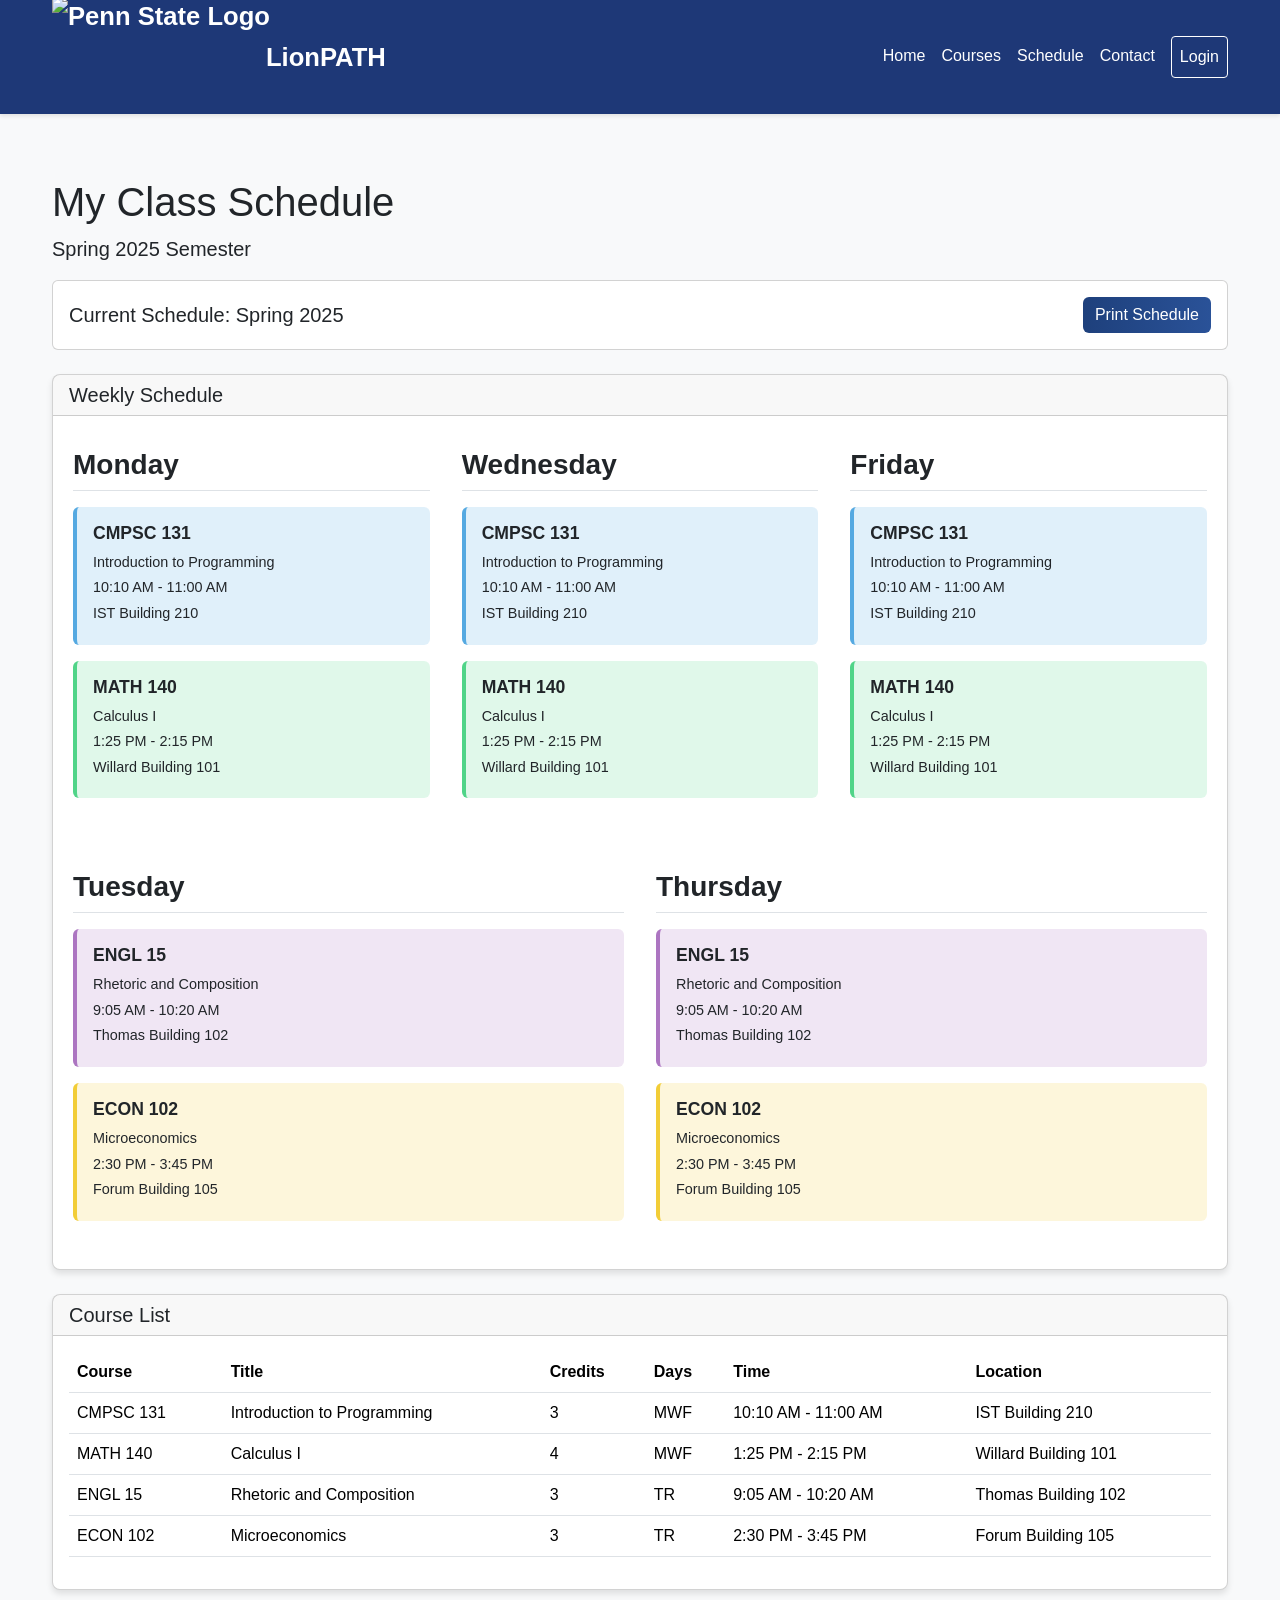
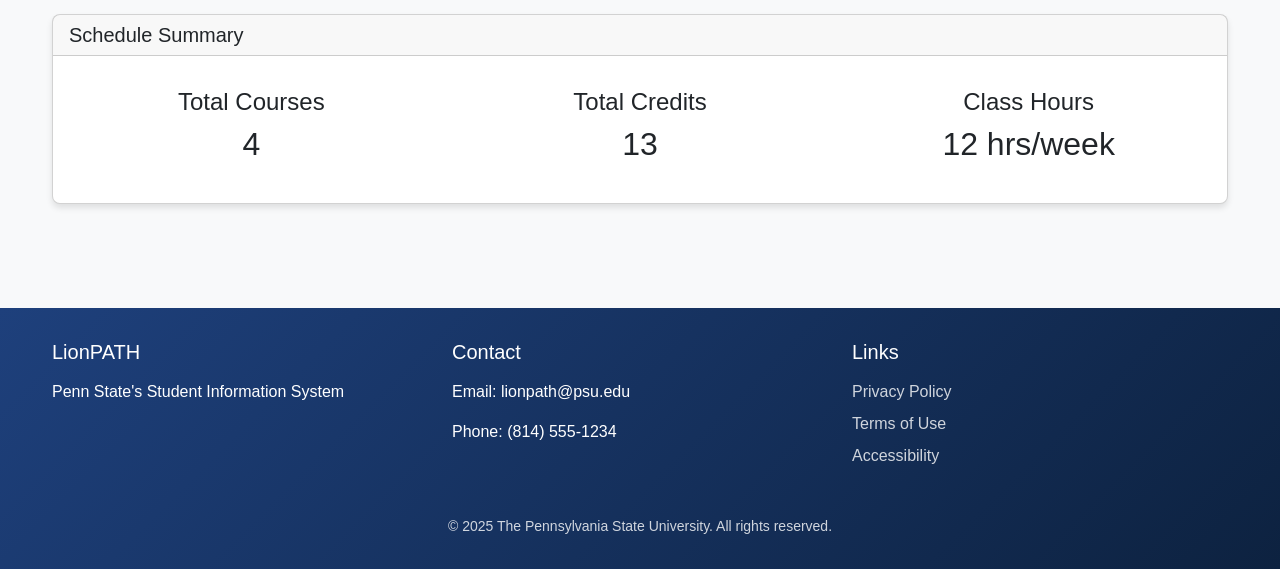
==== schedule.html @ 1d896ff9 "first commit" ====
<!DOCTYPE html>
<html lang="en">
<head>
    <meta charset="UTF-8">
    <meta name="viewport" content="width=device-width, initial-scale=1.0">
    <title>Class Schedule - LionPATH</title>
    <link rel="stylesheet" href="https://cdn.jsdelivr.net/npm/bootstrap@5.3.0/dist/css/bootstrap.min.css">
    <link rel="stylesheet" href="styles.css">
    <script src="https://cdn.jsdelivr.net/npm/bootstrap@5.3.0/dist/js/bootstrap.bundle.min.js"></script>
    <script src="script.js"></script>
</head>
<body>
    <header>
        <nav class="navbar navbar-expand-lg">
            <div class="container">
                <a class="navbar-brand" href="index.html">
                    <img src="https://studyarchitecture.com/wp-content/uploads/58_PennsylvaniaStateUniversity_icon_color.png" alt="Penn State Logo" class="logo">
                    LionPATH
                </a>
                <button class="navbar-toggler" type="button" data-bs-toggle="collapse" data-bs-target="#navbarNav" aria-controls="navbarNav" aria-expanded="false" aria-label="Toggle navigation">
                    <span class="navbar-toggler-icon"></span>
                </button>
                <div class="collapse navbar-collapse justify-content-end" id="navbarNav">
                    <ul class="navbar-nav">
                        <li class="nav-item">
                            <a class="nav-link" href="index.html">Home</a>
                        </li>
                        <li class="nav-item">
                            <a class="nav-link" href="courses.html">Courses</a>
                        </li>
                        <li class="nav-item">
                            <a class="nav-link active" href="schedule.html">Schedule</a>
                        </li>
                        <li class="nav-item">
                            <a class="nav-link" href="contact.html">Contact</a>
                        </li>
                        <li class="nav-item">
                            <a class="nav-link login-btn" href="login.html">Login</a>
                        </li>
                    </ul>
                </div>
            </div>
        </nav>
    </header>

    <main>
        <section class="schedule-section">
            <div class="container">
                <h1 class="page-title">My Class Schedule</h1>
                <p class="lead">Spring 2025 Semester</p>

                <div class="card mb-4">
                    <div class="card-body">
                        <div class="row align-items-center">
                            <div class="col-md-6">
                                <h5 class="mb-0">Current Schedule: Spring 2025</h5>
                            </div>
                            <div class="col-md-6 text-md-end">
                                <button class="btn btn-primary" id="print-btn">Print Schedule</button>
                            </div>
                        </div>
                    </div>
                </div>

                <div class="card schedule-card">
                    <div class="card-header">
                        <h2 class="h5 mb-0">Weekly Schedule</h2>
                    </div>
                    <div class="card-body">
                        <div class="row">
                            <!-- Monday -->
                            <div class="col-md-4 day-column">
                                <h3 class="day-heading">Monday</h3>
                                
                                <div class="course-block cmpsc-course">
                                    <h4>CMPSC 131</h4>
                                    <p>Introduction to Programming</p>
                                    <p>10:10 AM - 11:00 AM</p>
                                    <p>IST Building 210</p>
                                </div>
                                
                                <div class="course-block math-course">
                                    <h4>MATH 140</h4>
                                    <p>Calculus I</p>
                                    <p>1:25 PM - 2:15 PM</p>
                                    <p>Willard Building 101</p>
                                </div>
                            </div>
                            
                            <!-- Wednesday -->
                            <div class="col-md-4 day-column">
                                <h3 class="day-heading">Wednesday</h3>
                                
                                <div class="course-block cmpsc-course">
                                    <h4>CMPSC 131</h4>
                                    <p>Introduction to Programming</p>
                                    <p>10:10 AM - 11:00 AM</p>
                                    <p>IST Building 210</p>
                                </div>
                                
                                <div class="course-block math-course">
                                    <h4>MATH 140</h4>
                                    <p>Calculus I</p>
                                    <p>1:25 PM - 2:15 PM</p>
                                    <p>Willard Building 101</p>
                                </div>
                            </div>
                            
                            <!-- Friday -->
                            <div class="col-md-4 day-column">
                                <h3 class="day-heading">Friday</h3>
                                
                                <div class="course-block cmpsc-course">
                                    <h4>CMPSC 131</h4>
                                    <p>Introduction to Programming</p>
                                    <p>10:10 AM - 11:00 AM</p>
                                    <p>IST Building 210</p>
                                </div>
                                
                                <div class="course-block math-course">
                                    <h4>MATH 140</h4>
                                    <p>Calculus I</p>
                                    <p>1:25 PM - 2:15 PM</p>
                                    <p>Willard Building 101</p>
                                </div>
                            </div>
                        </div>
                        
                        <div class="row mt-4">
                            <!-- Tuesday -->
                            <div class="col-md-6 day-column">
                                <h3 class="day-heading">Tuesday</h3>
                                
                                <div class="course-block engl-course">
                                    <h4>ENGL 15</h4>
                                    <p>Rhetoric and Composition</p>
                                    <p>9:05 AM - 10:20 AM</p>
                                    <p>Thomas Building 102</p>
                                </div>
                                
                                <div class="course-block econ-course">
                                    <h4>ECON 102</h4>
                                    <p>Microeconomics</p>
                                    <p>2:30 PM - 3:45 PM</p>
                                    <p>Forum Building 105</p>
                                </div>
                            </div>
                            
                            <!-- Thursday -->
                            <div class="col-md-6 day-column">
                                <h3 class="day-heading">Thursday</h3>
                                
                                <div class="course-block engl-course">
                                    <h4>ENGL 15</h4>
                                    <p>Rhetoric and Composition</p>
                                    <p>9:05 AM - 10:20 AM</p>
                                    <p>Thomas Building 102</p>
                                </div>
                                
                                <div class="course-block econ-course">
                                    <h4>ECON 102</h4>
                                    <p>Microeconomics</p>
                                    <p>2:30 PM - 3:45 PM</p>
                                    <p>Forum Building 105</p>
                                </div>
                            </div>
                        </div>
                    </div>
                </div>

    
                <div class="card schedule-card">
                    <div class="card-header">
                        <h2 class="h5 mb-0">Course List</h2>
                    </div>
                    <div class="card-body">
                        <div class="table-responsive">
                            <table class="table">
                                <thead>
                                    <tr>
                                        <th>Course</th>
                                        <th>Title</th>
                                        <th>Credits</th>
                                        <th>Days</th>
                                        <th>Time</th>
                                        <th>Location</th>
                                    </tr>
                                </thead>
                                <tbody>
                                    <tr>
                                        <td>CMPSC 131</td>
                                        <td>Introduction to Programming</td>
                                        <td>3</td>
                                        <td>MWF</td>
                                        <td>10:10 AM - 11:00 AM</td>
                                        <td>IST Building 210</td>
                                    </tr>
                                    <tr>
                                        <td>MATH 140</td>
                                        <td>Calculus I</td>
                                        <td>4</td>
                                        <td>MWF</td>
                                        <td>1:25 PM - 2:15 PM</td>
                                        <td>Willard Building 101</td>
                                    </tr>
                                    <tr>
                                        <td>ENGL 15</td>
                                        <td>Rhetoric and Composition</td>
                                        <td>3</td>
                                        <td>TR</td>
                                        <td>9:05 AM - 10:20 AM</td>
                                        <td>Thomas Building 102</td>
                                    </tr>
                                    <tr>
                                        <td>ECON 102</td>
                                        <td>Microeconomics</td>
                                        <td>3</td>
                                        <td>TR</td>
                                        <td>2:30 PM - 3:45 PM</td>
                                        <td>Forum Building 105</td>
                                    </tr>
                                </tbody>
                            </table>
                        </div>
                    </div>
                </div>

                <div class="card schedule-card">
                    <div class="card-header">
                        <h2 class="h5 mb-0">Schedule Summary</h2>
                    </div>
                    <div class="card-body">
                        <div class="row text-center">
                            <div class="col-md-4">
                                <div class="p-3">
                                    <h4>Total Courses</h4>
                                    <p class="h2">4</p>
                                </div>
                            </div>
                            <div class="col-md-4">
                                <div class="p-3">
                                    <h4>Total Credits</h4>
                                    <p class="h2">13</p>
                                </div>
                            </div>
                            <div class="col-md-4">
                                <div class="p-3">
                                    <h4>Class Hours</h4>
                                    <p class="h2">12 hrs/week</p>
                                </div>
                            </div>
                        </div>
                    </div>
                </div>
            </div>
        </section>
    </main>

    <footer>
        <div class="container">
            <div class="row">
                <div class="col-md-4">
                    <h4>LionPATH</h4>
                    <p>Penn State's Student Information System</p>
                </div>
                <div class="col-md-4">
                    <h4>Contact</h4>
                    <p>Email: lionpath@psu.edu</p>
                    <p>Phone: (814) 555-1234</p>
                </div>
                <div class="col-md-4">
                    <h4>Links</h4>
                    <ul class="footer-links">
                        <li><a href="#">Privacy Policy</a></li>
                        <li><a href="#">Terms of Use</a></li>
                        <li><a href="#">Accessibility</a></li>
                    </ul>
                </div>
            </div>
            <div class="row">
                <div class="col-12 text-center mt-3">
                    <p class="copyright">&copy; 2025 The Pennsylvania State University. All rights reserved.</p>
                </div>
            </div>
        </div>
    </footer>
</body>
</html>
---- styles.css ----
:root {
    --primary-color: #1e407c;
    --primary-gradient: linear-gradient(135deg, #1e407c 0%, #0d2240 100%);
    --secondary-color: #ffffff;
    --light-gray: #f8f9fa;
    --dark-gray: #343a40;
    --text-color: #212529;
    --link-color: #0056b3;
    --footer-bg: linear-gradient(135deg, #1e407c 0%, #0d2240 100%);
    --footer-text: #ffffff;
    --card-shadow: 0 4px 6px rgba(0, 0, 0, 0.1);
    --card-gradient: linear-gradient(to bottom, #ffffff, #f8f9fa);
    --button-gradient: linear-gradient(to right, #1e407c, #2a5298);
    --hover-gradient: linear-gradient(to right, #2a5298, #1e407c);
    --nav-bg: #1e3877;
  }
  
  
  body {
    font-family: Arial, Helvetica, sans-serif;
    color: var(--text-color);
    background-color: var(--light-gray);
    transition: background-color 0.3s, color 0.3s;
  }
  
  a {
    color: var(--link-color);
    text-decoration: none;
    transition: color 0.3s;
  }
  
  a:hover {
    color: var(--primary-color);
    text-decoration: underline;
  }
  
  .container {
    max-width: 1200px;
    margin: 0 auto;
  }
  
  /* Header & Navigation */
  header {
    margin-bottom: 2rem;
  }
  
  .navbar {
    background-color: var(--nav-bg);
    padding: 0.75rem 0;
    box-shadow: 0 2px 4px rgba(0, 0, 0, 0.1);
  }
  
  .navbar-brand {
    font-size: 1.6rem;
    font-weight: bold;
    display: flex;
    align-items: center;
    color: white;
    text-decoration: none;
  }
  
  .navbar-brand:hover {
    color: white;
    text-decoration: none;
  }
  
  .logo {
    height: 120px;
    width: auto;
    margin-right: -0.25rem;
    margin-top: -20px;
    margin-bottom: -20px;
  }
  
  .nav-link {
    font-weight: 500;
    padding: 0.5rem 1rem;
    transition: all 0.3s;
    color: white !important;
  }
  
  .nav-link:hover {
    background-color: rgba(255, 255, 255, 0.1);
    border-radius: 4px;
    text-decoration: none;
  }
  
  .login-btn {
    border: 1px solid white;
    border-radius: 4px;
    padding: 0.5rem 1.5rem;
    margin-left: 0.5rem;
  }
  
  main {
    min-height: calc(100vh - 200px);
    padding-bottom: 3rem;
  }
  
  .section-title {
    margin-bottom: 1.5rem;
    position: relative;
    padding-bottom: 0.5rem;
  }
  
  .section-title::after {
    content: "";
    position: absolute;
    bottom: 0;
    left: 0;
    width: 50px;
    height: 3px;
    background: var(--primary-gradient);
  }
  
  .hero {
    padding: 3rem 0;
    background: var(--card-gradient);
    border-radius: 8px;
    margin-bottom: 2rem;
    box-shadow: var(--card-shadow);
  }
  
  .hero h1 {
    font-size: 2.5rem;
    font-weight: 700;
    margin-bottom: 1rem;
    color: var(--primary-color);
  }
  
  .hero .lead {
    font-size: 1.25rem;
    margin-bottom: 1.5rem;
  }
  
  .hero-buttons {
    margin-top: 1.5rem;
  }
  
  .hero-buttons .btn {
    margin-right: 0.5rem;
    margin-bottom: 0.5rem;
  }
  
  .hero-image {
    border-radius: 8px;
    box-shadow: var(--card-shadow);
  }
  
  .features {
    padding: 3rem 0;
  }
  
  .feature-card {
    margin-bottom: 1.5rem;
  }
  
  .feature-card .card {
    height: 100%;
    background: var(--card-gradient);
    box-shadow: var(--card-shadow);
    transition: transform 0.3s, box-shadow 0.3s;
  }
  
  .feature-card .card:hover {
    transform: translateY(-5px);
    box-shadow: 0 8px 15px rgba(0, 0, 0, 0.1);
  }
  
  .feature-card .card-title {
    color: var(--primary-color);
    font-weight: 600;
  }
  

  .announcements {
    padding: 3rem 0;
    background: var(--card-gradient);
    border-radius: 8px;
    margin-bottom: 2rem;
    box-shadow: var(--card-shadow);
  }
  
  .announcement {
    margin-bottom: 1.5rem;
    padding-bottom: 1.5rem;
    border-bottom: 1px solid var(--light-gray);
  }
  
  .announcement:last-child {
    border-bottom: none;
    margin-bottom: 0;
    padding-bottom: 0;
  }
  
  .announcement h3 {
    font-size: 1.25rem;
    font-weight: 600;
    margin-bottom: 0.5rem;
    color: var(--primary-color);
  }
  
  .announcement .date {
    font-size: 0.875rem;
    color: #6c757d;
    margin-bottom: 0.5rem;
  }
  
  /* Quick Links Section */
  .quick-links {
    padding: 3rem 0;
  }
  
  .resource-list {
    list-style-type: none;
    padding-left: 0;
  }
  
  .resource-list li {
    margin-bottom: 0.5rem;
  }
  
  .resource-list a {
    display: block;
    padding: 0.5rem;
    border-radius: 4px;
    transition: background-color 0.3s;
  }
  
  .resource-list a:hover {
    background-color: var(--light-gray);
    text-decoration: none;
  }
  
  .login-section {
    padding: 3rem 0;
  }
  
  .login-card .card {
    box-shadow: var(--card-shadow);
    background: var(--card-gradient);
  }
  
  .login-card .card-header {
    background: var(--primary-gradient);
    color: white;
    padding: 1rem;
  }
  
  .login-card .card-header h2 {
    margin-bottom: 0;
    font-size: 1.5rem;
  }
  
  .login-links {
    text-align: center;
  }
  
  .login-info .card {
    background: var(--card-gradient);
  }
  
  /* Button Styling */
  .btn-primary {
    background: var(--button-gradient);
    border: none;
    transition: background 0.3s;
  }
  
  .btn-primary:hover {
    background: var(--hover-gradient);
  }
  
  /* Contact Page */

  .navy-header {
    background-color: #1e3877;
    color: white;
    padding: 1rem;  
  }
  .contact-section {
    padding: 3rem 0;
  }
  
  .contact-card {
    box-shadow: var(--card-shadow);
  }
  
  .contact-card .card {
    background: var(--card-gradient);
  }
  
  .contact-info {
    padding: 2rem 0;
  }
  
  .contact-method {
    text-align: center;
    padding: 1.5rem;
    background: var(--card-gradient);
    border-radius: 8px;
    height: 100%;
    box-shadow: var(--card-shadow);
  }
  
  .contact-method h3 {
    color: var(--primary-color);
    margin-bottom: 1rem;
  }
  
  .faq-section {
    padding: 2rem 0;
  }
  
  /* Course Catalog Page */
  .search-box {
    background-color: #f8f9fa;
    padding: 20px;
    border-radius: 5px;
    margin-bottom: 20px;
}
.course-row:hover {
    background-color: #f1f1f1;
    cursor: pointer;
}
.badge-open {
    background-color: #28a745;
}
.badge-closed {
    background-color: #dc3545;
}
.badge-waitlist {
    background-color: #ffc107;
    color: #212529;
}

  .course-catalog {
    padding: 2rem 0;
  }
  
  .search-filters {
    margin-bottom: 2rem;
  }
  
  .search-filters .card {
    background: var(--card-gradient);
    box-shadow: var(--card-shadow);
  }
  
  .results-header {
    margin-bottom: 1rem;
  }
  
  .course-table td {
    vertical-align: middle;
  }
  
  .course-pagination {
    margin-top: 2rem;
  }
  
  /* Schedule Page */
  .schedule-card {
    margin-bottom: 1.5rem;
    border-radius: 8px;
    box-shadow: var(--card-shadow);
}

.course-block {
    padding: 1rem;
    margin-bottom: 1rem;
    border-radius: 6px;
}

.course-block h4 {
    margin-bottom: 0.5rem;
    font-size: 1.1rem;
    font-weight: 600;
}

.course-block p {
    margin-bottom: 0.25rem;
    font-size: 0.9rem;
}

.cmpsc-course {
    background-color: rgba(52, 152, 219, 0.15);
    border-left: 4px solid rgba(52, 152, 219, 0.8);
}

.math-course {
    background-color: rgba(46, 204, 113, 0.15);
    border-left: 4px solid rgba(46, 204, 113, 0.8);
}

.engl-course {
    background-color: rgba(155, 89, 182, 0.15);
    border-left: 4px solid rgba(155, 89, 182, 0.8);
}

.econ-course {
    background-color: rgba(241, 196, 15, 0.15);
    border-left: 4px solid rgba(241, 196, 15, 0.8);
}

.day-column {
    padding: 1rem;
}

.day-heading {
    font-weight: 600;
    margin-bottom: 1rem;
    padding-bottom: 0.5rem;
    border-bottom: 1px solid #dee2e6;
}

  .schedule-section {
    padding: 2rem 0;
  }
  
  .schedule-controls {
    margin-bottom: 2rem;
  }
  
  .schedule-controls .card {
    background: var(--card-gradient);
    box-shadow: var(--card-shadow);
  }
  
  .schedule-table {
    table-layout: fixed;
  }
  
  .time-column {
    width: 100px;
  }
  
  .time-slot {
    font-weight: 600;
    text-align: center;
    vertical-align: middle;
  }
  
  .course-slot {
    vertical-align: top;
    padding: 0;
    position: relative;
  }
  
  .course-info {
    padding: 0.5rem;
    height: 100%;
  }
  
  .course-info h5 {
    margin-bottom: 0.25rem;
    font-size: 1rem;
  }
  
  .course-info p {
    margin-bottom: 0.25rem;
    font-size: 0.875rem;
  }
  
  /* Course colors */
  .cmpsc {
    background: linear-gradient(to bottom right, rgba(52, 152, 219, 0.2), rgba(52, 152, 219, 0.1));
  }
  
  .math {
    background: linear-gradient(to bottom right, rgba(46, 204, 113, 0.2), rgba(46, 204, 113, 0.1));
  }
  
  .engl {
    background: linear-gradient(to bottom right, rgba(155, 89, 182, 0.2), rgba(155, 89, 182, 0.1));
  }
  
  .econ {
    background: linear-gradient(to bottom right, rgba(241, 196, 15, 0.2), rgba(241, 196, 15, 0.1));
  }
  
  .schedule-summary {
    margin-top: 2rem;
  }
  
  .schedule-summary .card {
    background: var(--card-gradient);
    box-shadow: var(--card-shadow);
  }
  
  .summary-item {
    text-align: center;
    padding: 1rem;
  }
  
  .summary-value {
    font-size: 1.5rem;
    font-weight: 700;
    color: var(--primary-color);
    margin-bottom: 0;
  }
  
  /* Footer */
  footer {
    background: var(--footer-bg);
    color: var(--footer-text);
    padding: 2rem 0 1rem;
    position: relative; 
    width: 100%;
  }
  
  footer h4 {
    font-size: 1.25rem;
    margin-bottom: 1rem;
  }
  
  .footer-links {
    list-style-type: none;
    padding-left: 0;
  }
  
  .footer-links li {
    margin-bottom: 0.5rem;
  }
  
  .footer-links a {
    color: var(--footer-text);
    opacity: 0.8;
    transition: opacity 0.3s;
  }
  
  .footer-links a:hover {
    opacity: 1;
    text-decoration: none;
  }
  
  .copyright {
    margin-top: 1rem;
    font-size: 0.875rem;
    opacity: 0.8;
  }
  
  /* Responsive Styles */
  @media (max-width: 991.98px) {
    .hero {
      text-align: center;
    }
  
    .hero-image {
      margin-top: 2rem;
    }
  
    .sidebar {
      margin-top: 2rem;
    }
  }
  
  @media (max-width: 767.98px) {
    .navbar-brand {
      font-size: 1.5rem;
    }
  
    .logo {
      height: 35px;
    }
  
    .hero h1 {
      font-size: 2rem;
    }
  
    .section-title {
      font-size: 1.75rem;
    }
  
    .time-column,
    .time-slot {
      width: 80px;
      font-size: 0.875rem;
    }
  
    .course-info h5 {
      font-size: 0.875rem;
    }
  
    .course-info p {
      font-size: 0.75rem;
    }
  }
  
  @media (max-width: 575.98px) {
    .navbar-brand {
      font-size: 1.4rem;
    }
  
    .logo {
      height: 30px;
    }
  
    .hero h1 {
      font-size: 1.75rem;
    }
  
    .hero .lead {
      font-size: 1.1rem;
    }
  
    .section-title {
      font-size: 1.5rem;
    }
  
    .stat-value {
      font-size: 1.5rem;
    }
  }
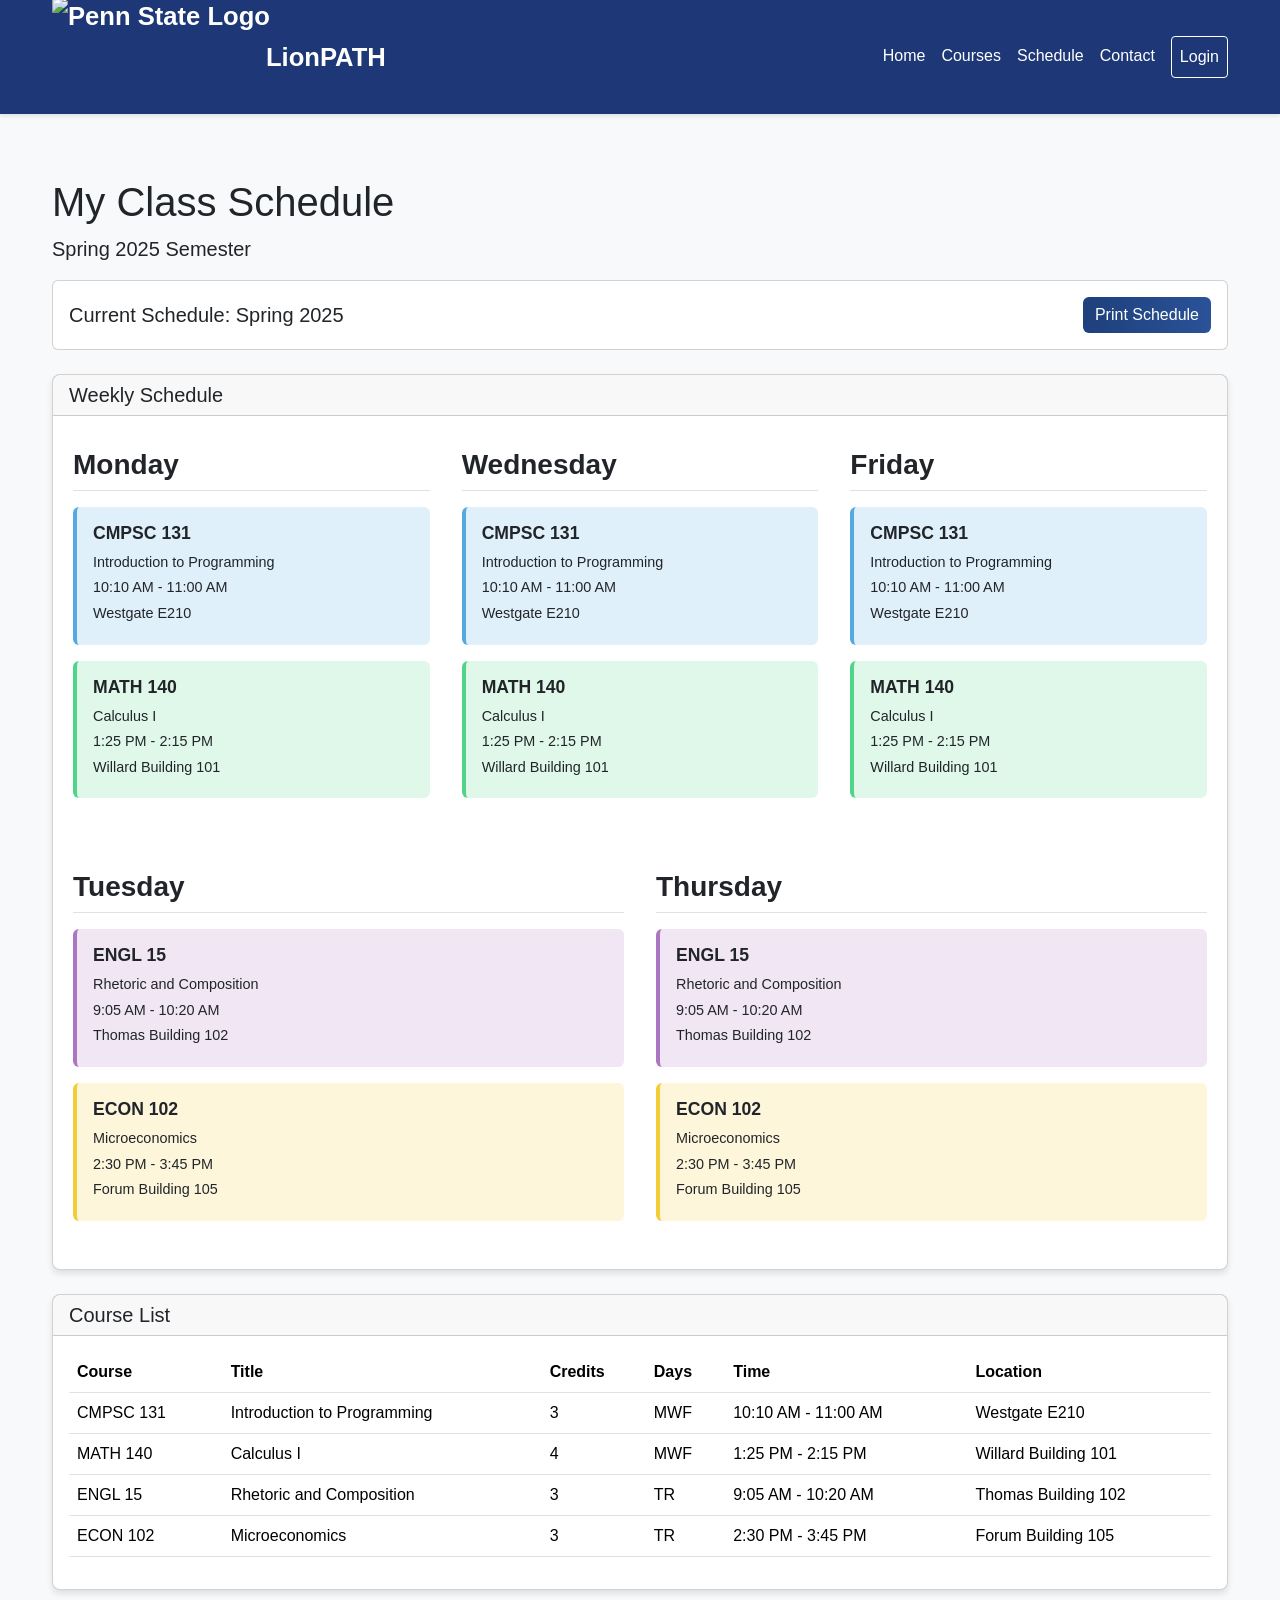
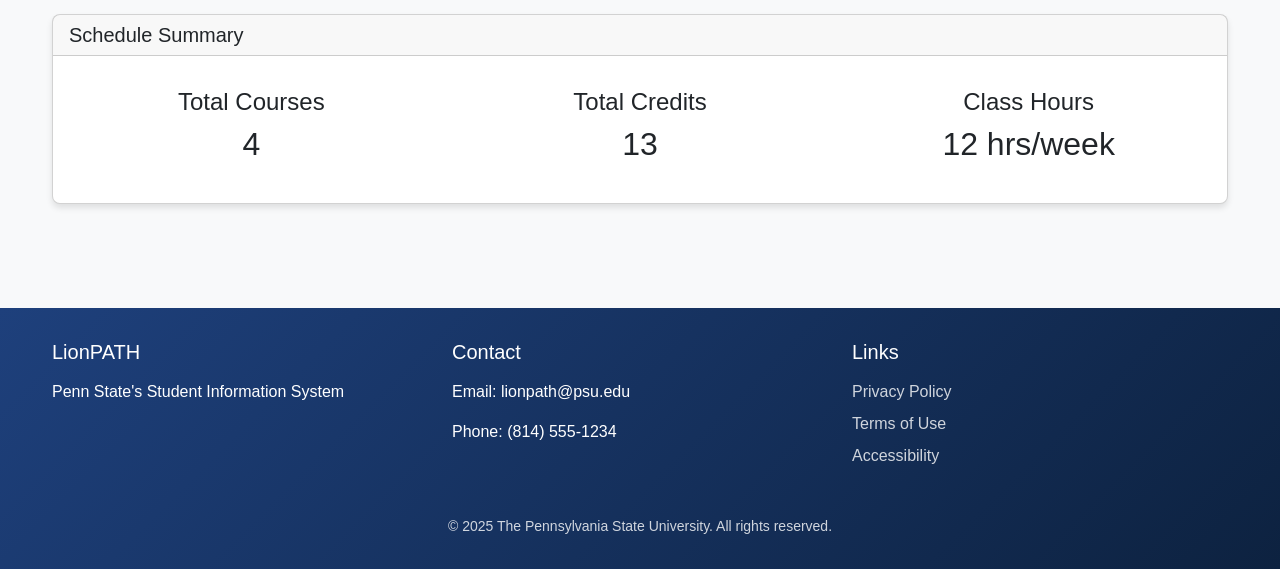
==== commit d6b51d3d: "final" ====
--- a/schedule.html
+++ b/schedule.html
@@ -76,7 +76,7 @@
                                     <h4>CMPSC 131</h4>
                                     <p>Introduction to Programming</p>
                                     <p>10:10 AM - 11:00 AM</p>
-                                    <p>IST Building 210</p>
+                                    <p>Westgate E210</p>
                                 </div>
                                 
                                 <div class="course-block math-course">
@@ -95,7 +95,7 @@
                                     <h4>CMPSC 131</h4>
                                     <p>Introduction to Programming</p>
                                     <p>10:10 AM - 11:00 AM</p>
-                                    <p>IST Building 210</p>
+                                    <p>Westgate E210</p>
                                 </div>
                                 
                                 <div class="course-block math-course">
@@ -114,7 +114,7 @@
                                     <h4>CMPSC 131</h4>
                                     <p>Introduction to Programming</p>
                                     <p>10:10 AM - 11:00 AM</p>
-                                    <p>IST Building 210</p>
+                                    <p>Westgate E210</p>
                                 </div>
                                 
                                 <div class="course-block math-course">
@@ -193,7 +193,7 @@
                                         <td>3</td>
                                         <td>MWF</td>
                                         <td>10:10 AM - 11:00 AM</td>
-                                        <td>IST Building 210</td>
+                                        <td>Westgate E210</td>
                                     </tr>
                                     <tr>
                                         <td>MATH 140</td>
